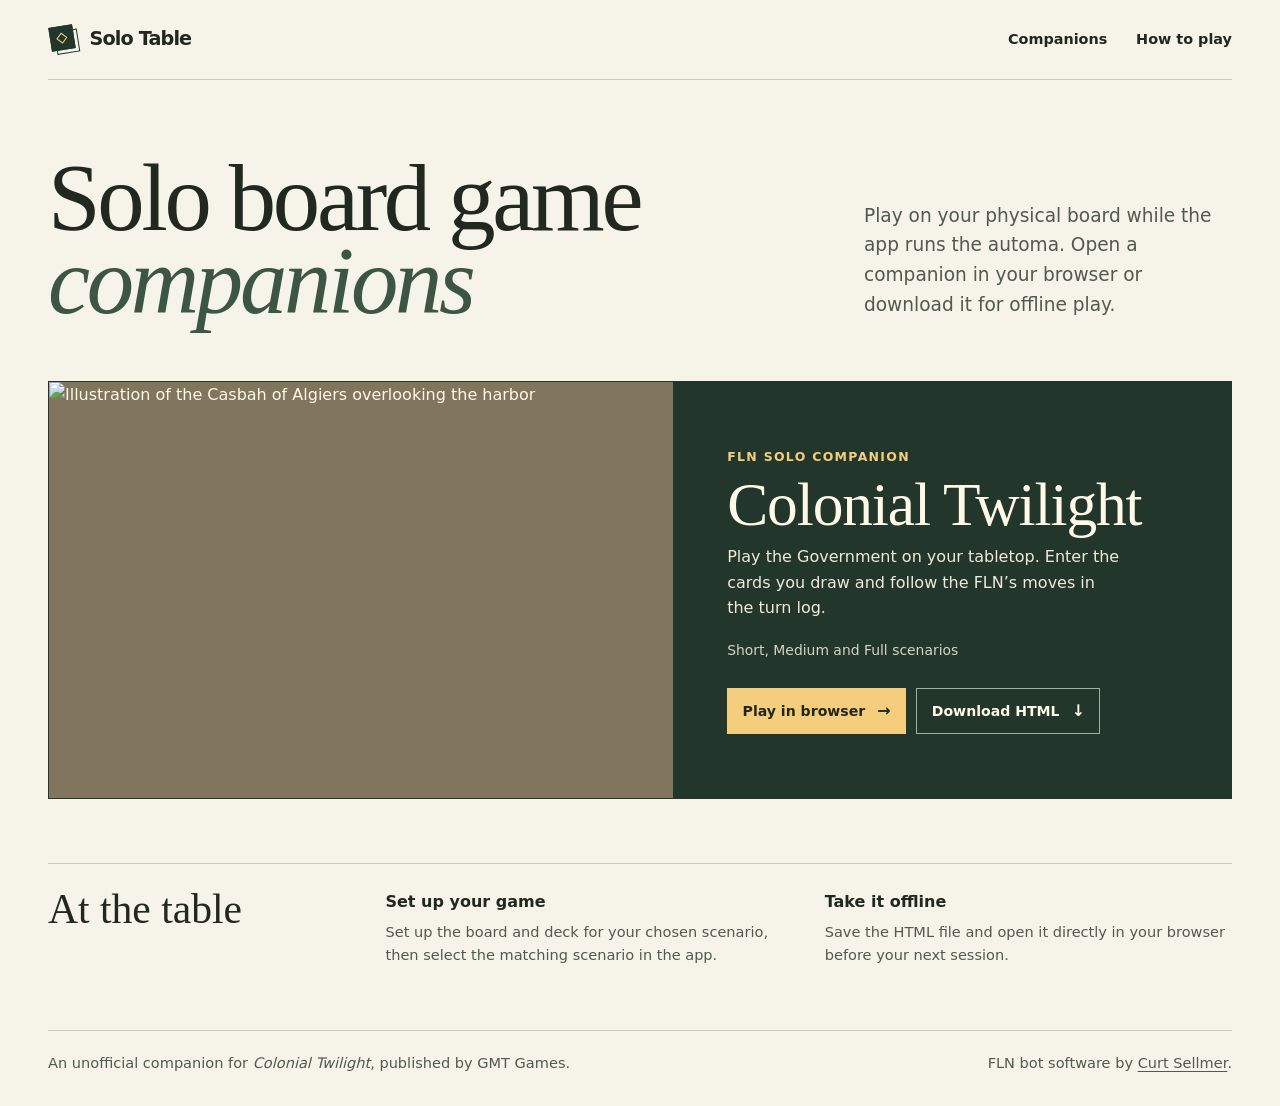
==== index.html @ 66774f0c "Create the Solo Table catalog" ====
<!doctype html>
<html lang="en">
<head>
  <meta charset="utf-8">
  <meta name="viewport" content="width=device-width, initial-scale=1">
  <meta name="description" content="Solo Table hosts browser-based automas for tabletop board games, starting with the Colonial Twilight FLN companion.">
  <meta name="theme-color" content="#f6f3e9">
  <title>Solo Table · Board Game Companions</title>
  <link rel="stylesheet" href="assets/site.css">
</head>
<body>
  <a class="skip-link" href="#companions">Skip to companions</a>
  <header class="site-header wrap">
    <a class="wordmark" href="index.html" aria-label="Solo Table home">
      <span class="counter-mark" aria-hidden="true"></span>
      <span>Solo Table</span>
    </a>
    <nav aria-label="Main">
      <a href="#companions">Companions</a>
      <a href="#at-the-table">How to play</a>
    </nav>
  </header>

  <main class="wrap">
    <section class="intro" aria-labelledby="intro-title">
      <h1 id="intro-title">Solo board game <em>companions</em></h1>
      <p>Play on your physical board while the app runs the automa. Open a companion in your browser or download it for offline play.</p>
    </section>

    <section id="companions" class="catalog" aria-label="Companions">
      <article class="companion" aria-labelledby="colonial-twilight-title">
        <div class="companion-image">
          <img src="assets/colonial-twilight.webp" width="1440" height="960" alt="Illustration of the Casbah of Algiers overlooking the harbor">
        </div>
        <div class="companion-content">
          <p class="companion-type">FLN solo companion</p>
          <h2 id="colonial-twilight-title">Colonial Twilight</h2>
          <p>Play the Government on your tabletop. Enter the cards you draw and follow the FLN’s moves in the turn log.</p>
          <p class="scenarios">Short, Medium and Full scenarios</p>
          <div class="actions">
            <a class="button button-primary" href="games/colonial-twilight/index.html">Play in browser <span aria-hidden="true">→</span></a>
            <a class="button button-secondary" href="games/colonial-twilight/index.html" download="Colonial_Twilight_FLN.html">Download HTML <span aria-hidden="true">↓</span></a>
          </div>
        </div>
      </article>
    </section>

    <section id="at-the-table" class="at-the-table" aria-labelledby="table-title">
      <h2 id="table-title">At the table</h2>
      <div>
        <h3>Set up your game</h3>
        <p>Set up the board and deck for your chosen scenario, then select the matching scenario in the app.</p>
      </div>
      <div>
        <h3>Take it offline</h3>
        <p>Save the HTML file and open it directly in your browser before your next session.</p>
      </div>
    </section>
  </main>

  <footer class="site-footer wrap">
    <p>An unofficial companion for <cite>Colonial Twilight</cite>, published by GMT Games.</p>
    <p>FLN bot software by <a href="https://github.com/sellmerfud/coltwi/tree/v2.16">Curt Sellmer</a>.</p>
  </footer>
</body>
</html>
---- assets/site.css ----
@font-face {
  font-family: 'Instrument Serif';
  src: url('instrument-serif-regular.ttf') format('truetype');
  font-style: normal;
  font-weight: 400;
  font-display: swap;
}

@font-face {
  font-family: 'Instrument Serif';
  src: url('instrument-serif-italic.ttf') format('truetype');
  font-style: italic;
  font-weight: 400;
  font-display: swap;
}

@font-face {
  font-family: 'DM Sans';
  src: url('dm-sans.ttf') format('truetype');
  font-weight: 100 1000;
  font-display: swap;
}

:root {
  color-scheme: light;
  --paper: #f6f3e9;
  --ink: #202820;
  --muted: #515a4e;
  --rule: #cfcbbd;
  --forest: #22362c;
  --warm-white: #fff8e7;
  --gold: #f4ce7d;
  --display: 'Instrument Serif', Georgia, serif;
  --body: 'DM Sans', system-ui, sans-serif;
}

*, *::before, *::after {
  box-sizing: border-box;
}

body {
  margin: 0;
  background: var(--paper);
  color: var(--ink);
  font: 1rem/1.6 var(--body);
}

a {
  color: inherit;
  text-underline-offset: .19em;
}

a:focus-visible {
  outline: 2px solid currentColor;
  outline-offset: 4px;
}

h1, h2, h3, p {
  margin: 0;
}

.wrap {
  width: min(100% - 3.5rem, 74rem);
  margin-inline: auto;
}

.skip-link {
  position: absolute;
  inset: 1rem auto auto 1rem;
  z-index: 1;
  padding: .6rem 1rem;
  background: var(--forest);
  color: var(--warm-white);
  transform: translateY(-200%);
}

.skip-link:focus {
  transform: translateY(0);
}

.site-header {
  display: flex;
  align-items: center;
  justify-content: space-between;
  gap: 1rem;
  min-height: 5rem;
  border-bottom: 1px solid var(--rule);
}

.wordmark {
  display: inline-flex;
  align-items: center;
  gap: .85rem;
  padding-block: .55rem;
  font-size: 1.2rem;
  font-weight: 750;
  letter-spacing: -.045em;
  text-decoration: none;
}

.counter-mark {
  position: relative;
  display: inline-grid;
  place-items: center;
  width: 1.5rem;
  height: 1.5rem;
  margin: 0 .15rem .2rem .1rem;
  border: 1px solid var(--forest);
  background: var(--forest);
  transform: rotate(-9deg);
}

.counter-mark::before {
  position: absolute;
  inset: .22rem -.3rem -.3rem .22rem;
  border: 1px solid var(--forest);
  content: '';
}

.counter-mark::after {
  width: .48rem;
  height: .48rem;
  border: 1px solid var(--gold);
  transform: rotate(45deg);
  content: '';
}

nav {
  display: flex;
  flex-wrap: wrap;
  gap: .35rem 1.8rem;
}

nav a {
  padding-block: .5rem;
  font-size: .9rem;
  font-weight: 650;
  text-decoration: none;
}

nav a:hover, .wordmark:hover {
  text-decoration: underline;
}

.intro {
  display: grid;
  grid-template-columns: minmax(0, 1fr) minmax(15rem, 23rem);
  align-items: end;
  gap: 2rem;
  padding-block: clamp(2.8rem, 6vw, 5rem) clamp(2rem, 5vw, 3.6rem);
}

.intro h1 {
  font: 400 clamp(3.65rem, 7.4vw, 6.7rem)/.88 var(--display);
  letter-spacing: -.035em;
}

.intro em {
  display: block;
  color: #3d5543;
}

.intro p {
  max-width: 30ch;
  margin-block-end: .25rem;
  color: var(--muted);
  font-size: clamp(1rem, 1.45vw, 1.22rem);
}

.catalog {
  display: grid;
  gap: 1.5rem;
  scroll-margin-top: 1.25rem;
}

.companion {
  display: grid;
  grid-template-columns: minmax(0, 1.12fr) minmax(0, 1fr);
  background: var(--forest);
  color: var(--warm-white);
  border: 1px solid var(--forest);
}

.companion-image {
  min-height: 21rem;
  background: #82755e;
}

.companion-image img {
  display: block;
  width: 100%;
  height: 100%;
  object-fit: cover;
  object-position: 51% center;
}

.companion-content {
  align-self: center;
  padding: clamp(1.75rem, 4.2vw, 3.6rem);
}

.companion-type {
  color: var(--gold);
  font-size: .78rem;
  font-weight: 700;
  letter-spacing: .105em;
  text-transform: uppercase;
}

.companion h2 {
  margin-block: .5rem .7rem;
  font: 400 clamp(2.6rem, 4.8vw, 4.35rem)/.95 var(--display);
  letter-spacing: -.018em;
}

.companion h2 + p {
  max-width: 39ch;
  color: #f1eadb;
}

.scenarios {
  margin-block: 1.15rem 1.65rem;
  color: #d3d5c7;
  font-size: .87rem;
}

.actions {
  display: flex;
  flex-wrap: wrap;
  gap: .65rem;
}

.button {
  display: inline-flex;
  align-items: center;
  justify-content: space-between;
  gap: .75rem;
  min-height: 2.85rem;
  padding: .55rem .9rem;
  border: 1px solid transparent;
  font-size: .88rem;
  font-weight: 730;
  text-decoration: none;
}

.button span {
  font-size: 1rem;
}

.button-primary {
  background: var(--gold);
  color: #23261e;
}

.button-primary:hover {
  background: #ffe2a6;
}

.button-primary:focus-visible {
  outline-color: var(--gold);
}

.button-secondary {
  color: var(--warm-white);
  border-color: #a4ada0;
}

.button-secondary:hover {
  background: #374a3e;
}

.at-the-table {
  display: grid;
  grid-template-columns: minmax(0, .75fr) repeat(2, minmax(0, 1fr));
  gap: 1.25rem 2rem;
  margin-block: clamp(2.5rem, 5vw, 4rem);
  padding-block-start: 1.55rem;
  border-top: 1px solid var(--rule);
  scroll-margin-top: 1.25rem;
}

.at-the-table h2 {
  font: 400 2.6rem/1 var(--display);
}

.at-the-table h3 {
  margin-block-end: .3rem;
  font-size: 1rem;
  font-weight: 750;
}

.at-the-table p, .site-footer {
  color: var(--muted);
  font-size: .91rem;
}

.site-footer {
  display: flex;
  flex-wrap: wrap;
  justify-content: space-between;
  gap: .5rem 2rem;
  padding-block: 1.25rem 2rem;
  border-top: 1px solid var(--rule);
}

@media (max-width: 52rem) {
  .intro {
    grid-template-columns: minmax(0, 1fr) minmax(12rem, .65fr);
  }

  .companion-content {
    padding: 1.6rem;
  }

  .at-the-table {
    grid-template-columns: repeat(2, minmax(0, 1fr));
  }

  .at-the-table h2 {
    grid-column: 1 / -1;
  }
}

@media (max-width: 40rem) {
  .wrap {
    width: calc(100% - 2rem);
  }

  .site-header {
    min-height: 4.2rem;
  }

  nav {
    gap: .3rem .85rem;
  }

  nav a {
    font-size: .8rem;
  }

  .intro {
    grid-template-columns: 1fr;
    gap: 1rem;
    padding-block: 2.3rem 1.8rem;
  }

  .intro h1 {
    font-size: clamp(3rem, 11vw, 4.65rem);
  }

  .intro p {
    max-width: 43ch;
  }

  .companion {
    grid-template-columns: 1fr;
  }

  .companion-image {
    min-height: 0;
    aspect-ratio: 1.8;
  }

  .companion-content {
    padding: 1.35rem;
  }

  .scenarios {
    margin-block: .85rem 1.1rem;
  }
}

@media (max-width: 28rem) {
  .at-the-table {
    grid-template-columns: 1fr;
  }
}
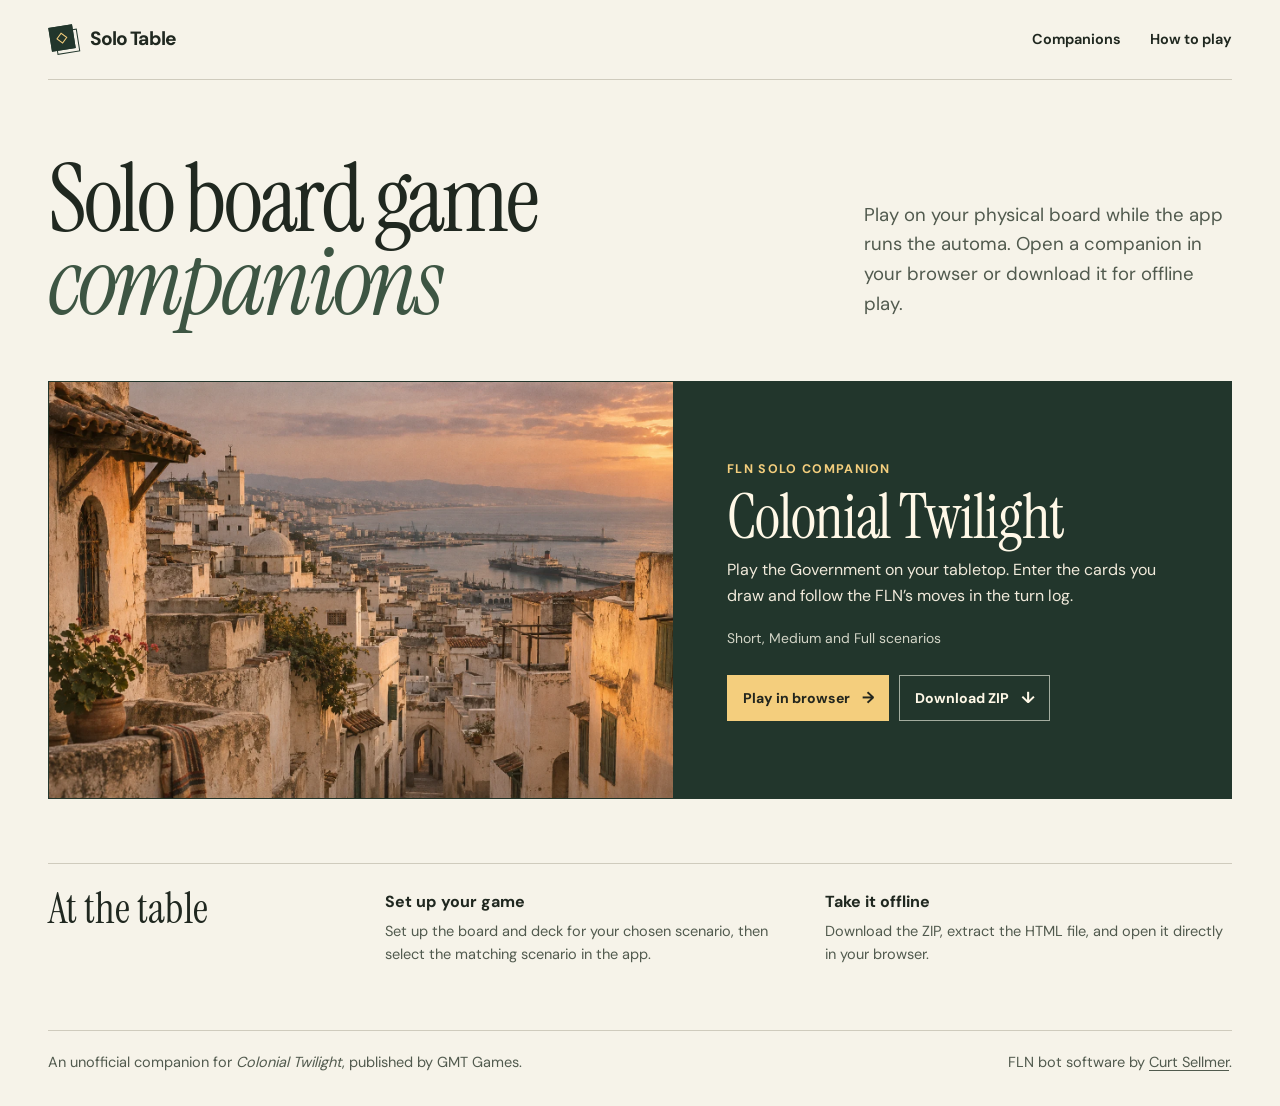
==== commit a8b5fb71: "Link the offline download from Solo Table" ====
--- a/index.html
+++ b/index.html
@@ -39,7 +39,7 @@
           <p class="scenarios">Short, Medium and Full scenarios</p>
           <div class="actions">
             <a class="button button-primary" href="games/colonial-twilight/index.html">Play in browser <span aria-hidden="true">→</span></a>
-            <a class="button button-secondary" href="games/colonial-twilight/index.html" download="Colonial_Twilight_FLN.html">Download HTML <span aria-hidden="true">↓</span></a>
+            <a class="button button-secondary" href="games/colonial-twilight/Colonial_Twilight_FLN.zip">Download ZIP <span aria-hidden="true">↓</span></a>
           </div>
         </div>
       </article>
@@ -53,7 +53,7 @@
       </div>
       <div>
         <h3>Take it offline</h3>
-        <p>Save the HTML file and open it directly in your browser before your next session.</p>
+        <p>Download the ZIP, extract the HTML file, and open it directly in your browser.</p>
       </div>
     </section>
   </main>
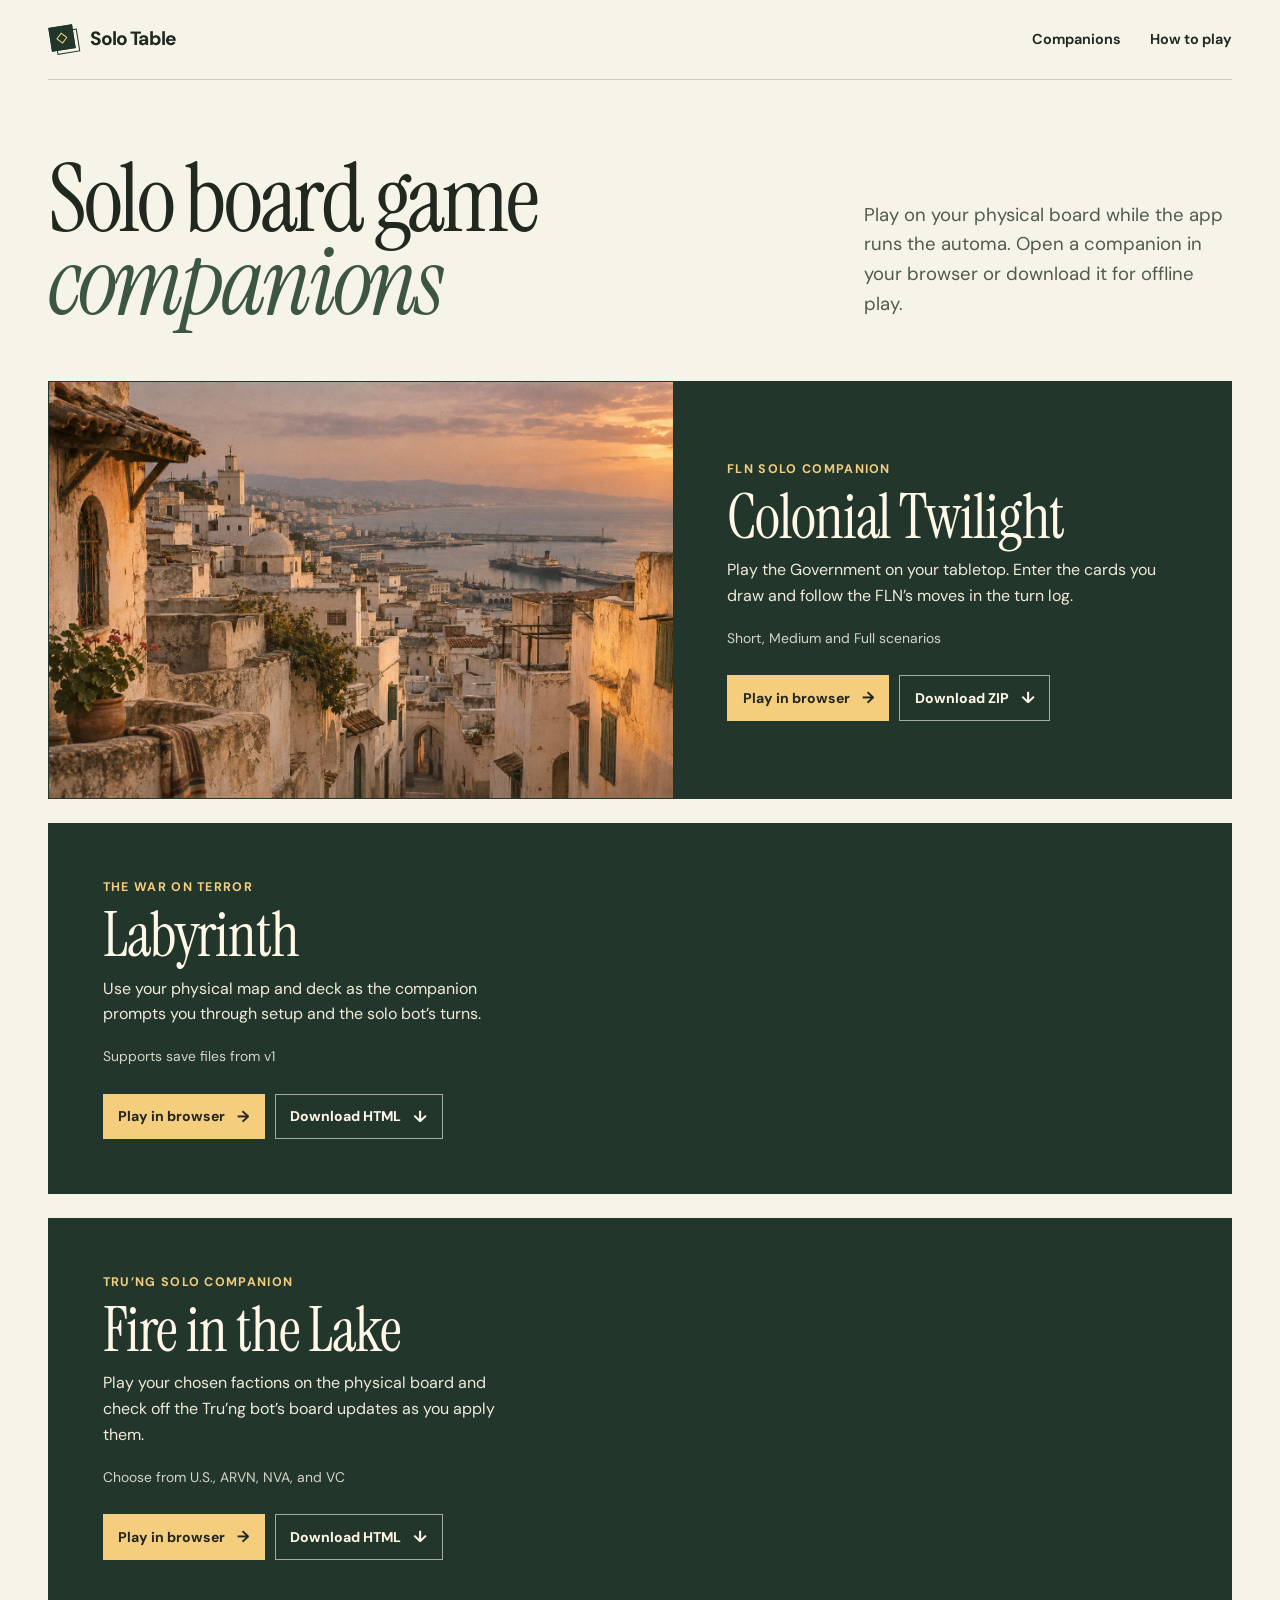
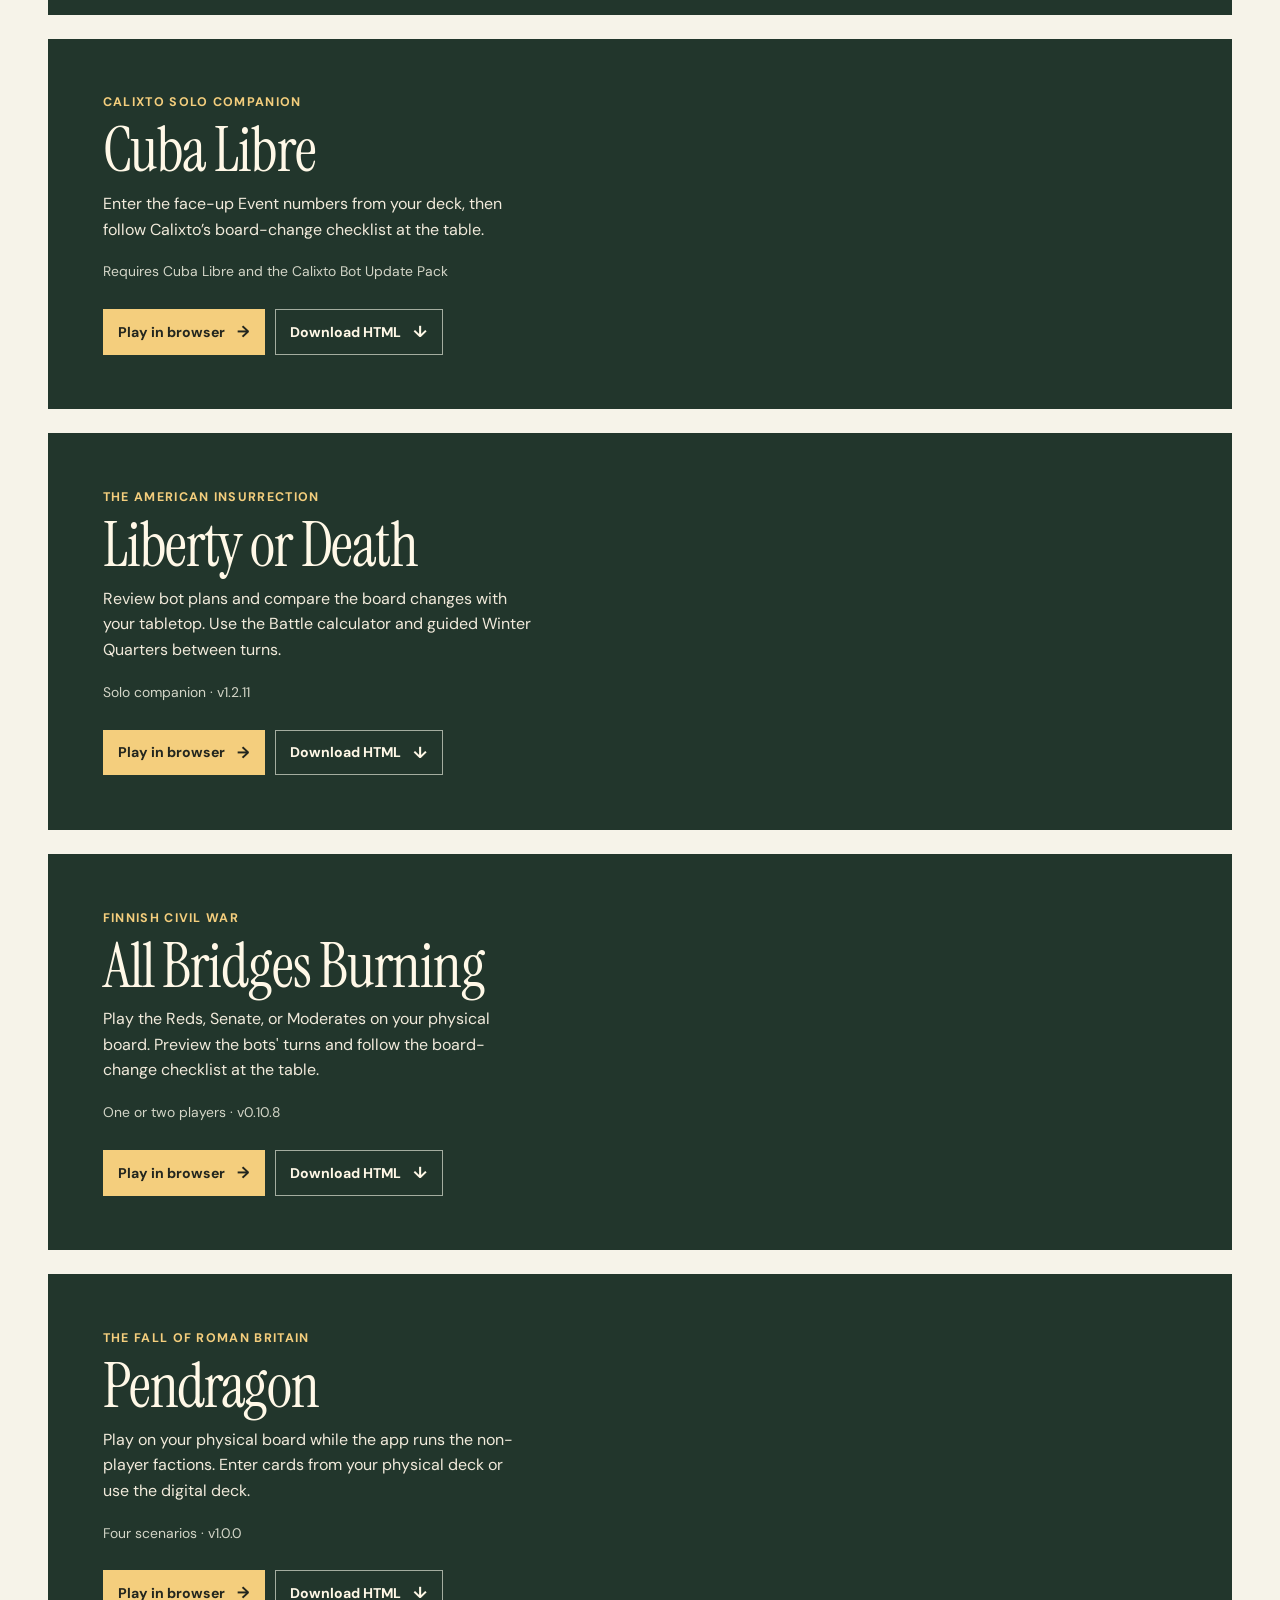
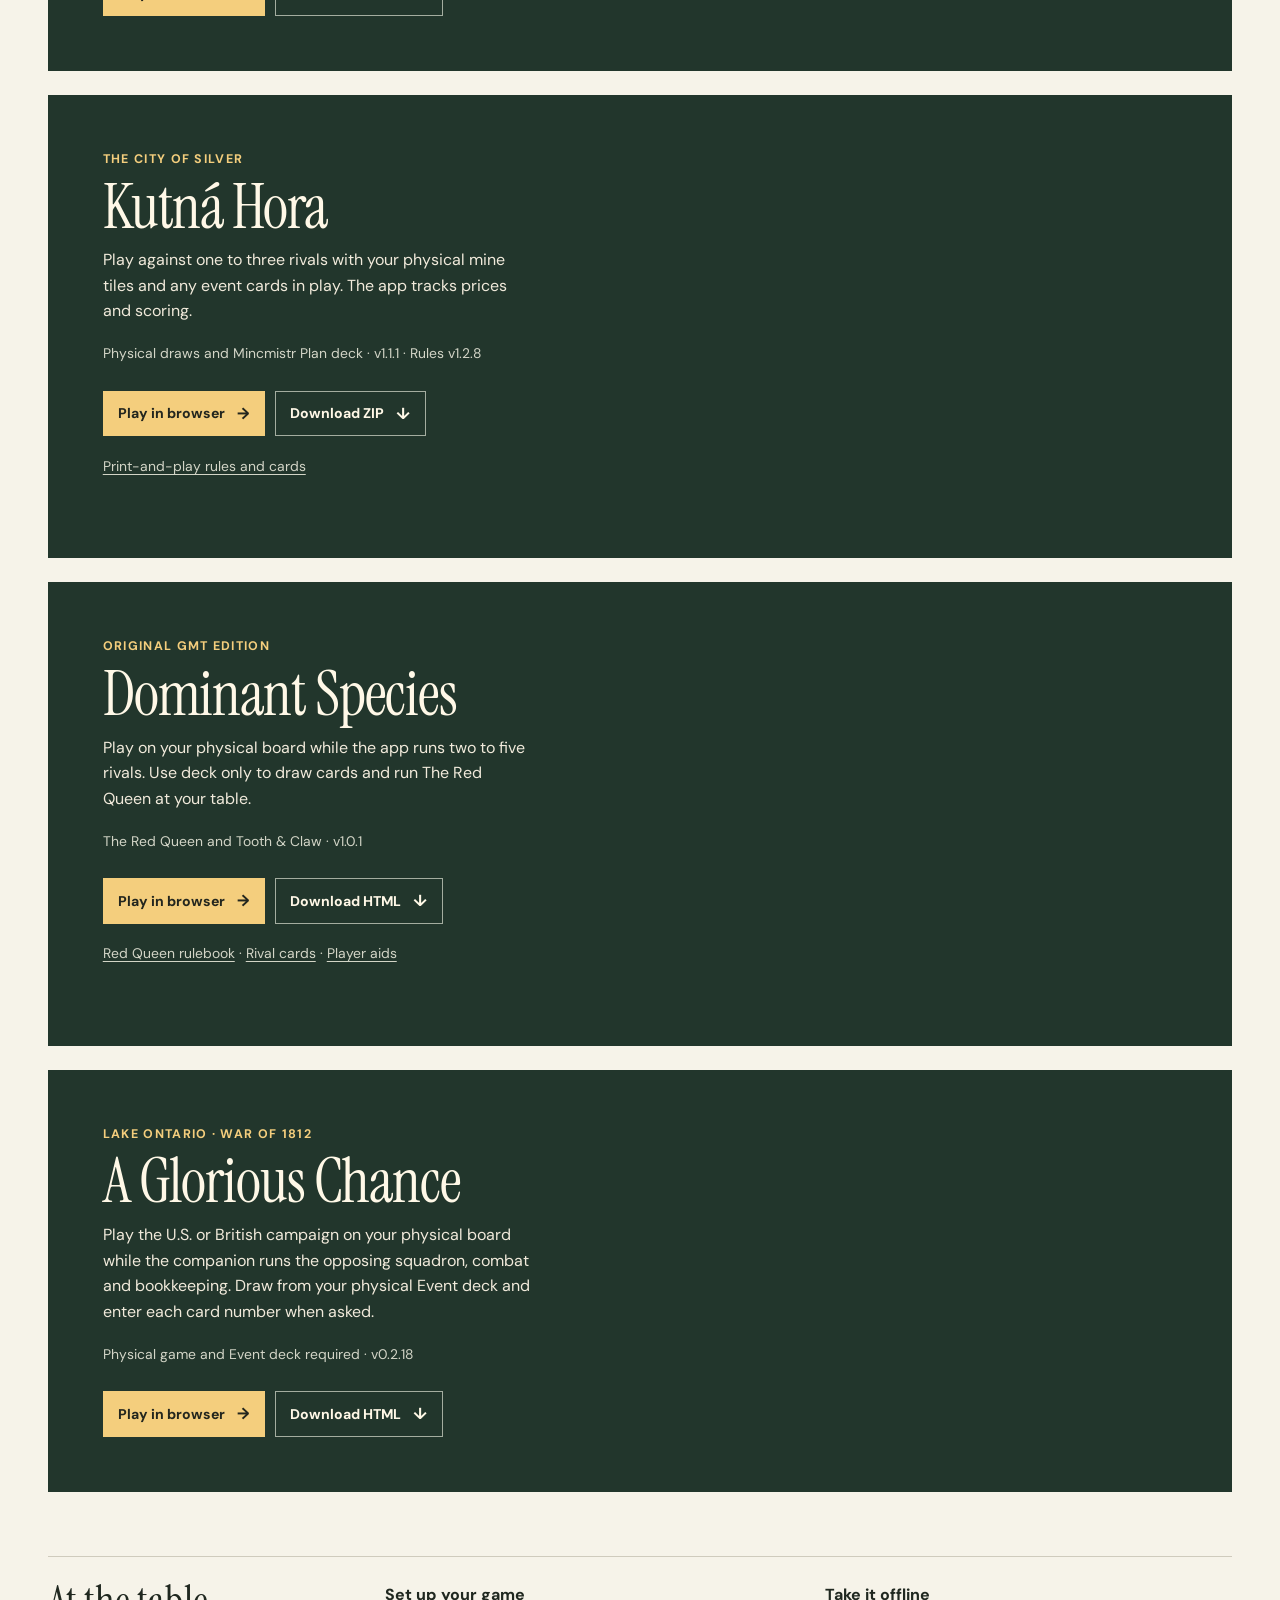
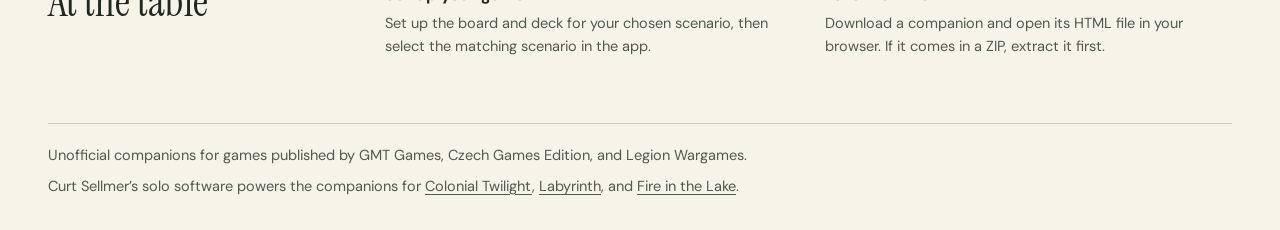
==== commit a1f2cc40: "Prepare A Glorious Chance v0.2.18 for the existing Cloudflare Solo Table catalog" ====
--- a/index.html
+++ b/index.html
@@ -3,7 +3,7 @@
 <head>
   <meta charset="utf-8">
   <meta name="viewport" content="width=device-width, initial-scale=1">
-  <meta name="description" content="Solo Table hosts browser-based automas for tabletop board games, starting with the Colonial Twilight FLN companion.">
+  <meta name="description" content="Play Colonial Twilight, Labyrinth, Fire in the Lake, Cuba Libre, Liberty or Death, All Bridges Burning, Pendragon, Kutná Hora, Dominant Species, and A Glorious Chance with browser-based solo companions for your physical board games.">
   <meta name="theme-color" content="#f6f3e9">
   <title>Solo Table · Board Game Companions</title>
   <link rel="stylesheet" href="assets/site.css">
@@ -28,7 +28,7 @@
     </section>
 
     <section id="companions" class="catalog" aria-label="Companions">
-      <article class="companion" aria-labelledby="colonial-twilight-title">
+      <article class="companion companion-feature" aria-labelledby="colonial-twilight-title">
         <div class="companion-image">
           <img src="assets/colonial-twilight.webp" width="1440" height="960" alt="Illustration of the Casbah of Algiers overlooking the harbor">
         </div>
@@ -43,6 +43,120 @@
           </div>
         </div>
       </article>
+      <article class="companion" aria-labelledby="labyrinth-title">
+        <div class="companion-content">
+          <p class="companion-type">The War on Terror</p>
+          <h2 id="labyrinth-title">Labyrinth</h2>
+          <p>Use your physical map and deck as the companion prompts you through setup and the solo bot’s turns.</p>
+          <p class="scenarios">Supports save files from v1</p>
+          <div class="actions">
+            <a class="button button-primary" href="games/labyrinth/" aria-label="Play in browser for Labyrinth">Play in browser <span aria-hidden="true">→</span></a>
+            <a class="button button-secondary" href="downloads/labyrinth" download="Labyrinth_Solo_Companion_v1_1.html" aria-label="Download HTML for Labyrinth">Download HTML <span aria-hidden="true">↓</span></a>
+          </div>
+        </div>
+      </article>
+      <article class="companion" aria-labelledby="fire-in-the-lake-title">
+        <div class="companion-content">
+          <p class="companion-type">Tru’ng solo companion</p>
+          <h2 id="fire-in-the-lake-title">Fire in the Lake</h2>
+          <p>Play your chosen factions on the physical board and check off the Tru’ng bot’s board updates as you apply them.</p>
+          <p class="scenarios">Choose from U.S., ARVN, NVA, and VC</p>
+          <div class="actions">
+            <a class="button button-primary" href="games/fire-in-the-lake/" aria-label="Play in browser for Fire in the Lake">Play in browser <span aria-hidden="true">→</span></a>
+            <a class="button button-secondary" href="downloads/fire-in-the-lake" download="Fire_in_the_Lake_Trung_Solo.html" aria-label="Download HTML for Fire in the Lake">Download HTML <span aria-hidden="true">↓</span></a>
+          </div>
+        </div>
+      </article>
+      <article class="companion" aria-labelledby="cuba-libre-title">
+        <div class="companion-content">
+          <p class="companion-type">Calixto solo companion</p>
+          <h2 id="cuba-libre-title">Cuba Libre</h2>
+          <p>Enter the face-up Event numbers from your deck, then follow Calixto’s board-change checklist at the table.</p>
+          <p class="scenarios">Requires Cuba Libre and the Calixto Bot Update Pack</p>
+          <div class="actions">
+            <a class="button button-primary" href="games/cuba-libre/" aria-label="Play in browser for Cuba Libre">Play in browser <span aria-hidden="true">→</span></a>
+            <a class="button button-secondary" href="downloads/cuba-libre" download="Cuba_Libre_Calixto_Solo.html" aria-label="Download HTML for Cuba Libre">Download HTML <span aria-hidden="true">↓</span></a>
+          </div>
+        </div>
+      </article>
+      <article class="companion" aria-labelledby="liberty-or-death-title">
+        <div class="companion-content">
+          <p class="companion-type">The American Insurrection</p>
+          <h2 id="liberty-or-death-title">Liberty or Death</h2>
+          <p>Review bot plans and compare the board changes with your tabletop. Use the Battle calculator and guided Winter Quarters between turns.</p>
+          <p class="scenarios">Solo companion · v1.2.11</p>
+          <div class="actions">
+            <a class="button button-primary" href="games/liberty-or-death/" aria-label="Play in browser for Liberty or Death">Play in browser <span aria-hidden="true">→</span></a>
+            <a class="button button-secondary" href="downloads/liberty-or-death" download="Liberty_or_Death_Solo.html" aria-label="Download HTML for Liberty or Death">Download HTML <span aria-hidden="true">↓</span></a>
+          </div>
+        </div>
+      </article>
+      <article class="companion" aria-labelledby="all-bridges-burning-title">
+        <div class="companion-content">
+          <p class="companion-type">Finnish Civil War</p>
+          <h2 id="all-bridges-burning-title">All Bridges Burning</h2>
+          <p>Play the Reds, Senate, or Moderates on your physical board. Preview the bots' turns and follow the board-change checklist at the table.</p>
+          <p class="scenarios">One or two players · v0.10.8</p>
+          <div class="actions">
+            <a class="button button-primary" href="games/all-bridges-burning/" aria-label="Play in browser for All Bridges Burning">Play in browser <span aria-hidden="true">→</span></a>
+            <a class="button button-secondary" href="downloads/all-bridges-burning" download="All_Bridges_Burning_Solo_v0.10.8.html" aria-label="Download HTML for All Bridges Burning">Download HTML <span aria-hidden="true">↓</span></a>
+          </div>
+        </div>
+      </article>
+      <article class="companion" aria-labelledby="pendragon-title">
+        <div class="companion-content">
+          <p class="companion-type">The Fall of Roman Britain</p>
+          <h2 id="pendragon-title">Pendragon</h2>
+          <p>Play on your physical board while the app runs the non-player factions. Enter cards from your physical deck or use the digital deck.</p>
+          <p class="scenarios">Four scenarios · v1.0.0</p>
+          <div class="actions">
+            <a class="button button-primary" href="games/pendragon/" aria-label="Play in browser for Pendragon">Play in browser <span aria-hidden="true">→</span></a>
+            <a class="button button-secondary" href="downloads/pendragon" download="Pendragon_Solo_v1.0.0.html" aria-label="Download HTML for Pendragon">Download HTML <span aria-hidden="true">↓</span></a>
+          </div>
+        </div>
+      </article>
+      <article class="companion" aria-labelledby="kutna-hora-title">
+        <div class="companion-content">
+          <p class="companion-type">The City of Silver</p>
+          <h2 id="kutna-hora-title">Kutná Hora</h2>
+          <p>Play against one to three rivals with your physical mine tiles and any event cards in play. The app tracks prices and scoring.</p>
+          <p class="scenarios">Physical draws and Mincmistr Plan deck · v1.1.1 · Rules v1.2.8</p>
+          <div class="actions">
+            <a class="button button-primary" href="games/kutna-hora/" aria-label="Play in browser for Kutná Hora">Play in browser <span aria-hidden="true">→</span></a>
+            <a class="button button-secondary" href="games/kutna-hora/Kutna_Hora_Solo_v1.1.1.zip" download aria-label="Download ZIP for Kutná Hora">Download ZIP <span aria-hidden="true">↓</span></a>
+          </div>
+          <p class="scenarios"><a href="games/kutna-hora/Mincmistr_Print_and_Play.pdf">Print-and-play rules and cards</a></p>
+        </div>
+      </article>
+      <article class="companion" aria-labelledby="dominant-species-title">
+        <div class="companion-content">
+          <p class="companion-type">Original GMT edition</p>
+          <h2 id="dominant-species-title">Dominant Species</h2>
+          <p>Play on your physical board while the app runs two to five rivals. Use deck only to draw cards and run The Red Queen at your table.</p>
+          <p class="scenarios">The Red Queen and Tooth &amp; Claw · v1.0.1</p>
+          <div class="actions">
+            <a class="button button-primary" href="games/dominant-species/" aria-label="Play in browser for Dominant Species">Play in browser <span aria-hidden="true">→</span></a>
+            <a class="button button-secondary" href="downloads/dominant-species" download="Dominant_Species_Solo.html" aria-label="Download HTML for Dominant Species">Download HTML <span aria-hidden="true">↓</span></a>
+          </div>
+          <p class="scenarios">
+            <a href="games/dominant-species/The_Red_Queen_Rulebook.pdf">Red Queen rulebook</a> ·
+            <a href="games/dominant-species/The_Red_Queen_Cards.pdf">Rival cards</a> ·
+            <a href="games/dominant-species/The_Red_Queen_Player_Aids.pdf">Player aids</a>
+          </p>
+        </div>
+      </article>
+      <article class="companion" aria-labelledby="a-glorious-chance-title">
+        <div class="companion-content">
+          <p class="companion-type">Lake Ontario · War of 1812</p>
+          <h2 id="a-glorious-chance-title">A Glorious Chance</h2>
+          <p>Play the U.S. or British campaign on your physical board while the companion runs the opposing squadron, combat and bookkeeping. Draw from your physical Event deck and enter each card number when asked.</p>
+          <p class="scenarios">Physical game and Event deck required · v0.2.18</p>
+          <div class="actions">
+            <a class="button button-primary" href="games/a-glorious-chance/" aria-label="Play in browser for A Glorious Chance">Play in browser <span aria-hidden="true">→</span></a>
+            <a class="button button-secondary" href="downloads/a-glorious-chance" download="A_Glorious_Chance_Solo_v0.2.18.html" aria-label="Download HTML for A Glorious Chance">Download HTML <span aria-hidden="true">↓</span></a>
+          </div>
+        </div>
+      </article>
     </section>
 
     <section id="at-the-table" class="at-the-table" aria-labelledby="table-title">
@@ -53,14 +167,19 @@
       </div>
       <div>
         <h3>Take it offline</h3>
-        <p>Download the ZIP, extract the HTML file, and open it directly in your browser.</p>
+        <p>Download a companion and open its HTML file in your browser. If it comes in a ZIP, extract it first.</p>
       </div>
     </section>
   </main>
 
   <footer class="site-footer wrap">
-    <p>An unofficial companion for <cite>Colonial Twilight</cite>, published by GMT Games.</p>
-    <p>FLN bot software by <a href="https://github.com/sellmerfud/coltwi/tree/v2.16">Curt Sellmer</a>.</p>
+    <p>Unofficial companions for games published by GMT Games, Czech Games Edition, and Legion Wargames.</p>
+    <p>
+      Curt Sellmer’s solo software powers the companions for
+      <a href="https://github.com/sellmerfud/coltwi/tree/v2.16">Colonial Twilight</a>,
+      <a href="https://github.com/sellmerfud/awakening/tree/v6.8">Labyrinth</a>, and
+      <a href="https://github.com/sellmerfud/fitl">Fire in the Lake</a>.
+    </p>
   </footer>
 </body>
 </html>
